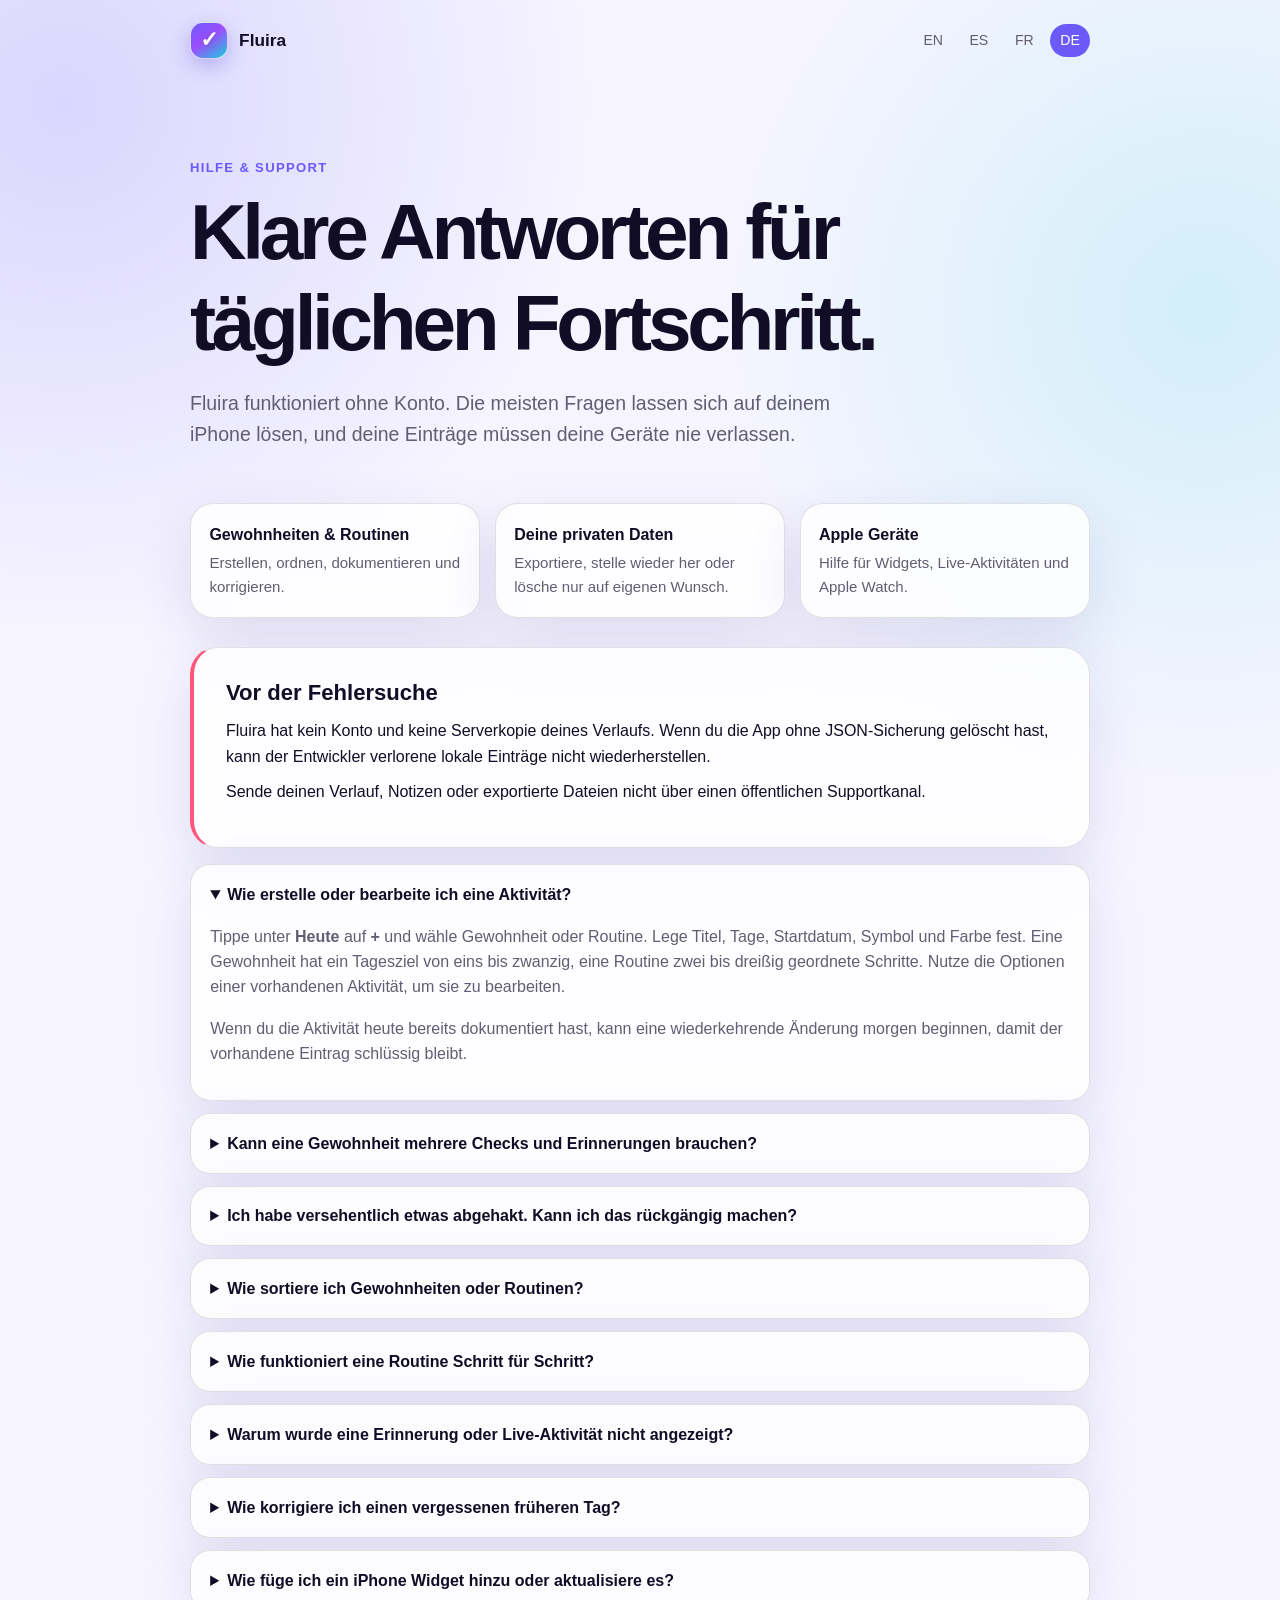
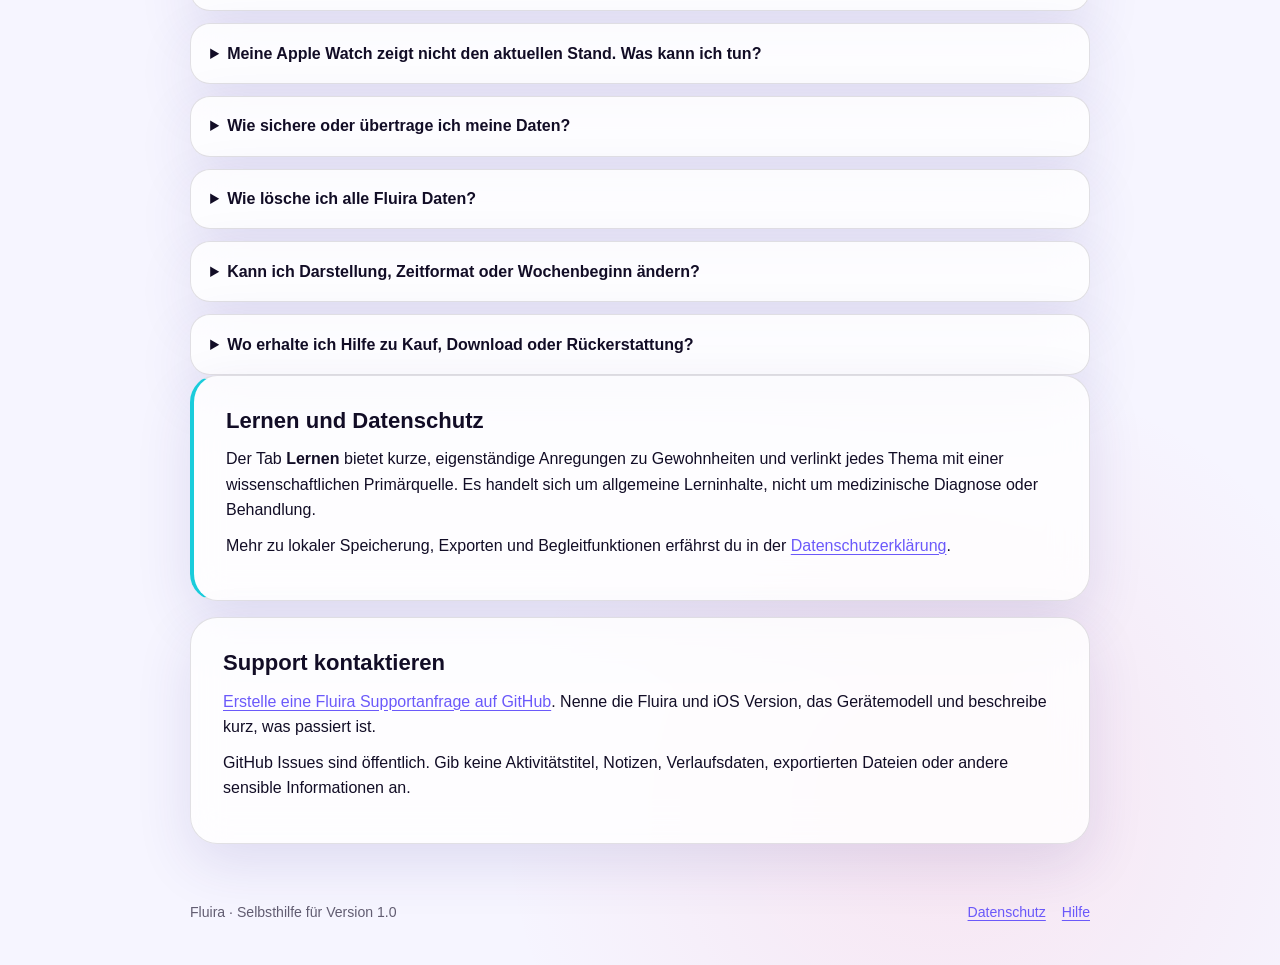
==== de/support.html @ e1aeb3b8 "docs: publish Fluira privacy and support" ====
<!doctype html>
<html lang="de">
<head>
  <meta charset="utf-8">
  <meta name="viewport" content="width=device-width, initial-scale=1">
  <meta name="description" content="Fluira Hilfe für Gewohnheiten, Routinen, Erinnerungen, Verlauf, Widgets, Apple Watch, Sicherungen und Datenschutz.">
  <title>Hilfe &amp; Support — Fluira</title>
  <link rel="stylesheet" href="../assets/styles.css">
  <link rel="alternate" hreflang="en" href="../en/support.html"><link rel="alternate" hreflang="es" href="../es/support.html"><link rel="alternate" hreflang="fr" href="../fr/support.html"><link rel="alternate" hreflang="de" href="../de/support.html">
</head>
<body>
  <header class="site-header">
    <a class="brand" href="../index.html"><span class="brand-mark" aria-hidden="true"></span><span>Fluira</span></a>
    <nav class="language-nav" aria-label="Sprache"><a href="../en/support.html" lang="en">EN</a><a href="../es/support.html" lang="es">ES</a><a href="../fr/support.html" lang="fr">FR</a><a href="../de/support.html" lang="de" aria-current="page">DE</a></nav>
  </header>
  <main class="page">
    <section class="hero"><p class="eyebrow">Hilfe &amp; Support</p><h1>Klare Antworten für täglichen Fortschritt.</h1><p class="lede">Fluira funktioniert ohne Konto. Die meisten Fragen lassen sich auf deinem iPhone lösen, und deine Einträge müssen deine Geräte nie verlassen.</p></section>
    <section class="summary-grid" aria-label="Hilfe im Überblick">
      <div class="summary-card"><strong>Gewohnheiten &amp; Routinen</strong><p>Erstellen, ordnen, dokumentieren und korrigieren.</p></div>
      <div class="summary-card"><strong>Deine privaten Daten</strong><p>Exportiere, stelle wieder her oder lösche nur auf eigenen Wunsch.</p></div>
      <div class="summary-card"><strong>Apple Geräte</strong><p>Hilfe für Widgets, Live-Aktivitäten und Apple Watch.</p></div>
    </section>
    <article class="content-card warning"><h2>Vor der Fehlersuche</h2><p>Fluira hat kein Konto und keine Serverkopie deines Verlaufs. Wenn du die App ohne JSON-Sicherung gelöscht hast, kann der Entwickler verlorene lokale Einträge nicht wiederherstellen.</p><p>Sende deinen Verlauf, Notizen oder exportierte Dateien nicht über einen öffentlichen Supportkanal.</p></article>
    <section class="faq" aria-label="Häufig gestellte Fragen">
      <details open><summary>Wie erstelle oder bearbeite ich eine Aktivität?</summary><div><p>Tippe unter <strong>Heute</strong> auf <strong>+</strong> und wähle Gewohnheit oder Routine. Lege Titel, Tage, Startdatum, Symbol und Farbe fest. Eine Gewohnheit hat ein Tagesziel von eins bis zwanzig, eine Routine zwei bis dreißig geordnete Schritte. Nutze die Optionen einer vorhandenen Aktivität, um sie zu bearbeiten.</p><p>Wenn du die Aktivität heute bereits dokumentiert hast, kann eine wiederkehrende Änderung morgen beginnen, damit der vorhandene Eintrag schlüssig bleibt.</p></div></details>
      <details><summary>Kann eine Gewohnheit mehrere Checks und Erinnerungen brauchen?</summary><div><p>Ja. Lege das benötigte Tagesziel fest. Für jeden täglichen Check kannst du optional bis zu eine Erinnerungszeit einrichten: Eine Gewohnheit mit drei Wiederholungen kann dich morgens, mittags und abends erinnern. Erinnerungen sind freiwillig und werden lokal geplant.</p></div></details>
      <details><summary>Ich habe versehentlich etwas abgehakt. Kann ich das rückgängig machen?</summary><div><p>Ja. Nutze direkt nach dem Check die kurz eingeblendete Aktion <strong>Rückgängig</strong>. Du kannst die Gewohnheit auch lange drücken, um sie gezielt zu korrigieren. Öffne für ein älteres Datum den <strong>Verlauf</strong> und nutze die Korrektur für diesen Tag.</p></div></details>
      <details><summary>Wie sortiere ich Gewohnheiten oder Routinen?</summary><div><p>Halte eine Aktivität gedrückt und ziehe sie innerhalb ihres Bereichs. Gewohnheiten und Routinen bleiben getrennt. Das Abschließen ändert ihre Reihenfolge nicht.</p></div></details>
      <details><summary>Wie funktioniert eine Routine Schritt für Schritt?</summary><div><p>Öffne sie unter Heute oder über ihre Erinnerung. Tippe einen einzelnen Schritt an, um ihn zu korrigieren, oder schließe mit <strong>Weiter</strong> den ersten ausstehenden Schritt ab. Dein Fortschritt bleibt erhalten, wenn du die Ansicht verlässt und zurückkehrst.</p><p>Eine geplante Routine kann eine Live-Aktivität verwenden. Auf unterstützten Systemen zeigt sie den aktuellen Schritt und eine einfache Weiter-Aktion auf Systemoberflächen. Erweiterte Änderungen erfolgen in Fluira.</p></div></details>
      <details><summary>Warum wurde eine Erinnerung oder Live-Aktivität nicht angezeigt?</summary><div><p>Prüfe in Fluira, ob Mitteilungen und Live-Aktivitäten nach Bedarf aktiviert sind und die Aktivität eine Uhrzeit hat. Kontrolliere danach die unabhängigen Einstellungen für Fluira in den iOS Einstellungen. Fokusmodi und Systemeinstellungen können Hinweise stummschalten oder verzögern. Fluira plant lokal und nutzt keinen Push-Server.</p></div></details>
      <details><summary>Wie korrigiere ich einen vergessenen früheren Tag?</summary><div><p>Öffne den <strong>Verlauf</strong>, wähle Woche, Monat, Quartal oder Jahr, dann das Datum und die Korrekturaktion. Du kannst vergessene Checks oder Routinefortschritt ergänzen, ohne den heutigen wiederkehrenden Plan zu ändern.</p></div></details>
      <details><summary>Wie füge ich ein iPhone Widget hinzu oder aktualisiere es?</summary><div><p>Schließe zuerst die Ersteinrichtung von Fluira ab. Bearbeite dann den Home- oder Sperrbildschirm, füge ein Widget hinzu und suche nach Fluira. Widgets zeigen begrenzte Informationen von Heute; unterstützte Formate bieten eine validierte Schnellaktion für Gewohnheiten.</p><p>Wenn ein Widget veraltet wirkt, öffne Fluira einmal. Den genauen Aktualisierungszeitpunkt bestimmt iOS. Der diskrete Modus reduziert Details auf Systemoberflächen.</p></div></details>
      <details><summary>Meine Apple Watch zeigt nicht den aktuellen Stand. Was kann ich tun?</summary><div><p>Prüfe in der Watch App auf dem iPhone, ob Fluira installiert und die Watch gekoppelt und erreichbar ist. Öffne Fluira erst auf dem iPhone, dann auf der Watch. Das iPhone ist die maßgebliche Datenquelle; unterstützte Watch Aktionen werden abgeglichen, sobald die Geräte kommunizieren können.</p></div></details>
      <details><summary>Wie sichere oder übertrage ich meine Daten?</summary><div><p>Exportiere unter <strong>Einstellungen → Deine Daten</strong> eine JSON-Sicherung und speichere sie an einem Ort deiner Wahl. Importiere sie auf dem Ziel-iPhone, prüfe die Vorschau und führe die lokalen Daten zusammen oder ersetze sie. CSV ist eine lesbare Tabelle zur Analyse, aber keine vollständige wiederherstellbare Sicherung.</p></div></details>
      <details><summary>Wie lösche ich alle Fluira Daten?</summary><div><p>Wähle unter <strong>Einstellungen → Deine Daten</strong> die Option <strong>Alle Daten löschen</strong> und bestätige. Dies entfernt Aktivitäten, Verlauf, Einstellungen, lokale Begleitzustände und von Fluira verwaltete Mitteilungen und startet die Einrichtung neu. Andernorts exportierte Dateien werden nicht gelöscht.</p></div></details>
      <details><summary>Kann ich Darstellung, Zeitformat oder Wochenbeginn ändern?</summary><div><p>Ja. Wähle unter <strong>Einstellungen</strong> automatische, helle oder dunkle Darstellung, das 12- oder 24-Stunden-Format sowie Montag, Samstag oder Sonntag als ersten Wochentag. Diese Auswahl gilt in ganz Fluira und den zugehörigen Begleitansichten.</p></div></details>
      <details><summary>Wo erhalte ich Hilfe zu Kauf, Download oder Rückerstattung?</summary><div><p>Apple bearbeitet Käufe und Rückerstattungen im App Store. Verwende <a href="https://reportaproblem.apple.com/" rel="external">Problem melden</a> oder den Apple Support für Transaktionen und Downloads. Fluira enthält weder ein In-App-Abonnement noch einen zusätzlichen Kauf.</p></div></details>
    </section>
    <article class="content-card note"><h2>Lernen und Datenschutz</h2><p>Der Tab <strong>Lernen</strong> bietet kurze, eigenständige Anregungen zu Gewohnheiten und verlinkt jedes Thema mit einer wissenschaftlichen Primärquelle. Es handelt sich um allgemeine Lerninhalte, nicht um medizinische Diagnose oder Behandlung.</p><p>Mehr zu lokaler Speicherung, Exporten und Begleitfunktionen erfährst du in der <a href="privacy.html">Datenschutzerklärung</a>.</p></article>
    <article class="content-card"><h2>Support kontaktieren</h2><p><a href="https://github.com/AGMStudio/fluira-support/issues/new" rel="external">Erstelle eine Fluira Supportanfrage auf GitHub</a>. Nenne die Fluira und iOS Version, das Gerätemodell und beschreibe kurz, was passiert ist.</p><p>GitHub Issues sind öffentlich. Gib keine Aktivitätstitel, Notizen, Verlaufsdaten, exportierten Dateien oder andere sensible Informationen an.</p></article>
  </main>
  <footer class="site-footer"><p>Fluira · Selbsthilfe für Version 1.0</p><nav class="footer-links" aria-label="Fußzeile"><a href="privacy.html">Datenschutz</a><a href="support.html" aria-current="page">Hilfe</a></nav></footer>
</body>
</html>
---- assets/styles.css ----
:root {
  color-scheme: light dark;
  --background: #f6f5ff;
  --surface: rgba(255, 255, 255, 0.82);
  --text: #120d26;
  --secondary: #625d72;
  --line: rgba(18, 13, 38, 0.12);
  --indigo: #6b59fa;
  --coral: #ff577a;
  --mint: #1accdb;
  --amber: #ffa12e;
  --sky: #2996ff;
  --violet: #9e4fff;
  --shadow: 0 20px 56px rgba(59, 44, 136, 0.12);
  font-family: -apple-system, BlinkMacSystemFont, "SF Pro Text", "Segoe UI", sans-serif;
}

* { box-sizing: border-box; }

html {
  background: var(--background);
  scroll-behavior: smooth;
}

body {
  min-height: 100vh;
  margin: 0;
  color: var(--text);
  background:
    radial-gradient(circle at 5% 4%, rgba(107, 89, 250, 0.2), transparent 34rem),
    radial-gradient(circle at 94% 12%, rgba(26, 204, 219, 0.16), transparent 30rem),
    radial-gradient(circle at 74% 94%, rgba(255, 87, 122, 0.1), transparent 28rem),
    var(--background);
  line-height: 1.58;
}

a {
  color: var(--indigo);
  text-underline-offset: 0.18em;
}

a:hover { text-decoration-thickness: 0.14em; }

.site-header,
.page,
.site-footer {
  width: min(100% - 2rem, 900px);
  margin-inline: auto;
}

.site-header {
  display: flex;
  align-items: center;
  justify-content: space-between;
  gap: 1rem;
  padding-block: 1.35rem;
}

.brand {
  display: inline-flex;
  align-items: center;
  gap: 0.72rem;
  color: var(--text);
  font-size: 1.08rem;
  font-weight: 780;
  text-decoration: none;
}

.brand-mark {
  position: relative;
  width: 2.35rem;
  height: 2.35rem;
  border: 1px solid rgba(255, 255, 255, 0.72);
  border-radius: 0.8rem;
  background: linear-gradient(145deg, var(--indigo), var(--violet) 46%, var(--mint));
  box-shadow: 0 7px 20px rgba(83, 66, 213, 0.3);
}

.brand-mark::before {
  position: absolute;
  inset: 0;
  display: grid;
  place-items: center;
  color: #fff;
  content: "✓";
  font-size: 1.38rem;
  font-weight: 850;
  text-shadow: 0 1px 8px rgba(18, 13, 38, 0.28);
}

.language-nav {
  display: flex;
  flex-wrap: wrap;
  justify-content: flex-end;
  gap: 0.35rem;
  font-size: 0.88rem;
}

.language-nav a {
  min-width: 2.5rem;
  padding: 0.36rem 0.58rem;
  border-radius: 999px;
  color: var(--secondary);
  text-align: center;
  text-decoration: none;
}

.language-nav a[aria-current="page"] {
  color: #fff;
  background: var(--indigo);
}

.hero { padding: clamp(2rem, 7vw, 4.8rem) 0 clamp(1.8rem, 5vw, 3.3rem); }

.eyebrow {
  margin: 0 0 0.55rem;
  color: var(--indigo);
  font-size: 0.82rem;
  font-weight: 780;
  letter-spacing: 0.1em;
  text-transform: uppercase;
}

h1, h2, h3 {
  line-height: 1.16;
  text-wrap: balance;
}

h1 {
  max-width: 16ch;
  margin: 0;
  font-size: clamp(2.35rem, 9vw, 4.9rem);
  letter-spacing: -0.055em;
}

.lede {
  max-width: 65ch;
  margin: 1.2rem 0 0;
  color: var(--secondary);
  font-size: clamp(1.02rem, 2.5vw, 1.22rem);
}

.summary-grid,
.language-grid {
  display: grid;
  grid-template-columns: repeat(auto-fit, minmax(210px, 1fr));
  gap: 0.9rem;
  margin: 0 0 1.8rem;
}

.summary-card,
.language-card,
.content-card,
.faq details {
  border: 1px solid var(--line);
  background: var(--surface);
  box-shadow: var(--shadow);
  backdrop-filter: blur(18px);
  -webkit-backdrop-filter: blur(18px);
}

.summary-card,
.language-card {
  padding: 1.15rem;
  border-radius: 1.4rem;
}

.summary-card strong,
.language-card strong {
  display: block;
  margin-bottom: 0.25rem;
}

.summary-card p,
.language-card p {
  margin: 0;
  color: var(--secondary);
  font-size: 0.94rem;
}

.language-card {
  color: var(--text);
  text-decoration: none;
}

.language-card:hover {
  border-color: rgba(107, 89, 250, 0.4);
  transform: translateY(-2px);
}

.content-card {
  margin-bottom: 1rem;
  padding: clamp(1.25rem, 4vw, 2rem);
  border-radius: 1.7rem;
}

.content-card h2 { margin: 0 0 0.8rem; font-size: 1.38rem; }
.content-card h2:not(:first-child) { margin-top: 2rem; }
.content-card h3 { margin: 1.45rem 0 0.5rem; font-size: 1.06rem; }
.content-card p, .content-card ul { margin-block: 0.65rem; }
.content-card li + li { margin-top: 0.38rem; }
.note { border-left: 0.28rem solid var(--mint); }
.warning { border-left: 0.28rem solid var(--coral); }

.placeholder {
  display: inline-block;
  padding: 0.08rem 0.38rem;
  border: 1px dashed var(--amber);
  border-radius: 0.42rem;
  color: var(--text);
  background: rgba(255, 161, 46, 0.12);
  font-family: ui-monospace, "SFMono-Regular", Menlo, monospace;
  font-size: 0.86em;
  overflow-wrap: anywhere;
}

.faq { display: grid; gap: 0.75rem; }
.faq details { border-radius: 1.25rem; overflow: hidden; }
.faq summary { padding: 1.05rem 1.2rem; cursor: pointer; font-weight: 730; }
.faq details > div { padding: 0 1.2rem 1.1rem; color: var(--secondary); }
.faq details p:first-child { margin-top: 0; }

.site-footer {
  display: flex;
  flex-wrap: wrap;
  justify-content: space-between;
  gap: 0.8rem;
  padding-block: 2.6rem;
  color: var(--secondary);
  font-size: 0.88rem;
}

.site-footer p { margin: 0; }
.footer-links { display: flex; gap: 1rem; }

@media (max-width: 560px) {
  .site-header { align-items: flex-start; flex-direction: column; }
  .language-nav { justify-content: flex-start; }
  .hero { padding-top: 1.8rem; }
}

@media (prefers-reduced-motion: no-preference) {
  .language-card { transition: transform 180ms ease, border-color 180ms ease; }
}

@media (prefers-color-scheme: dark) {
  :root {
    --background: #060517;
    --surface: rgba(28, 24, 48, 0.84);
    --text: #fbfaff;
    --secondary: #c0b9d1;
    --line: rgba(239, 235, 255, 0.13);
    --shadow: 0 20px 56px rgba(0, 0, 0, 0.27);
  }
}
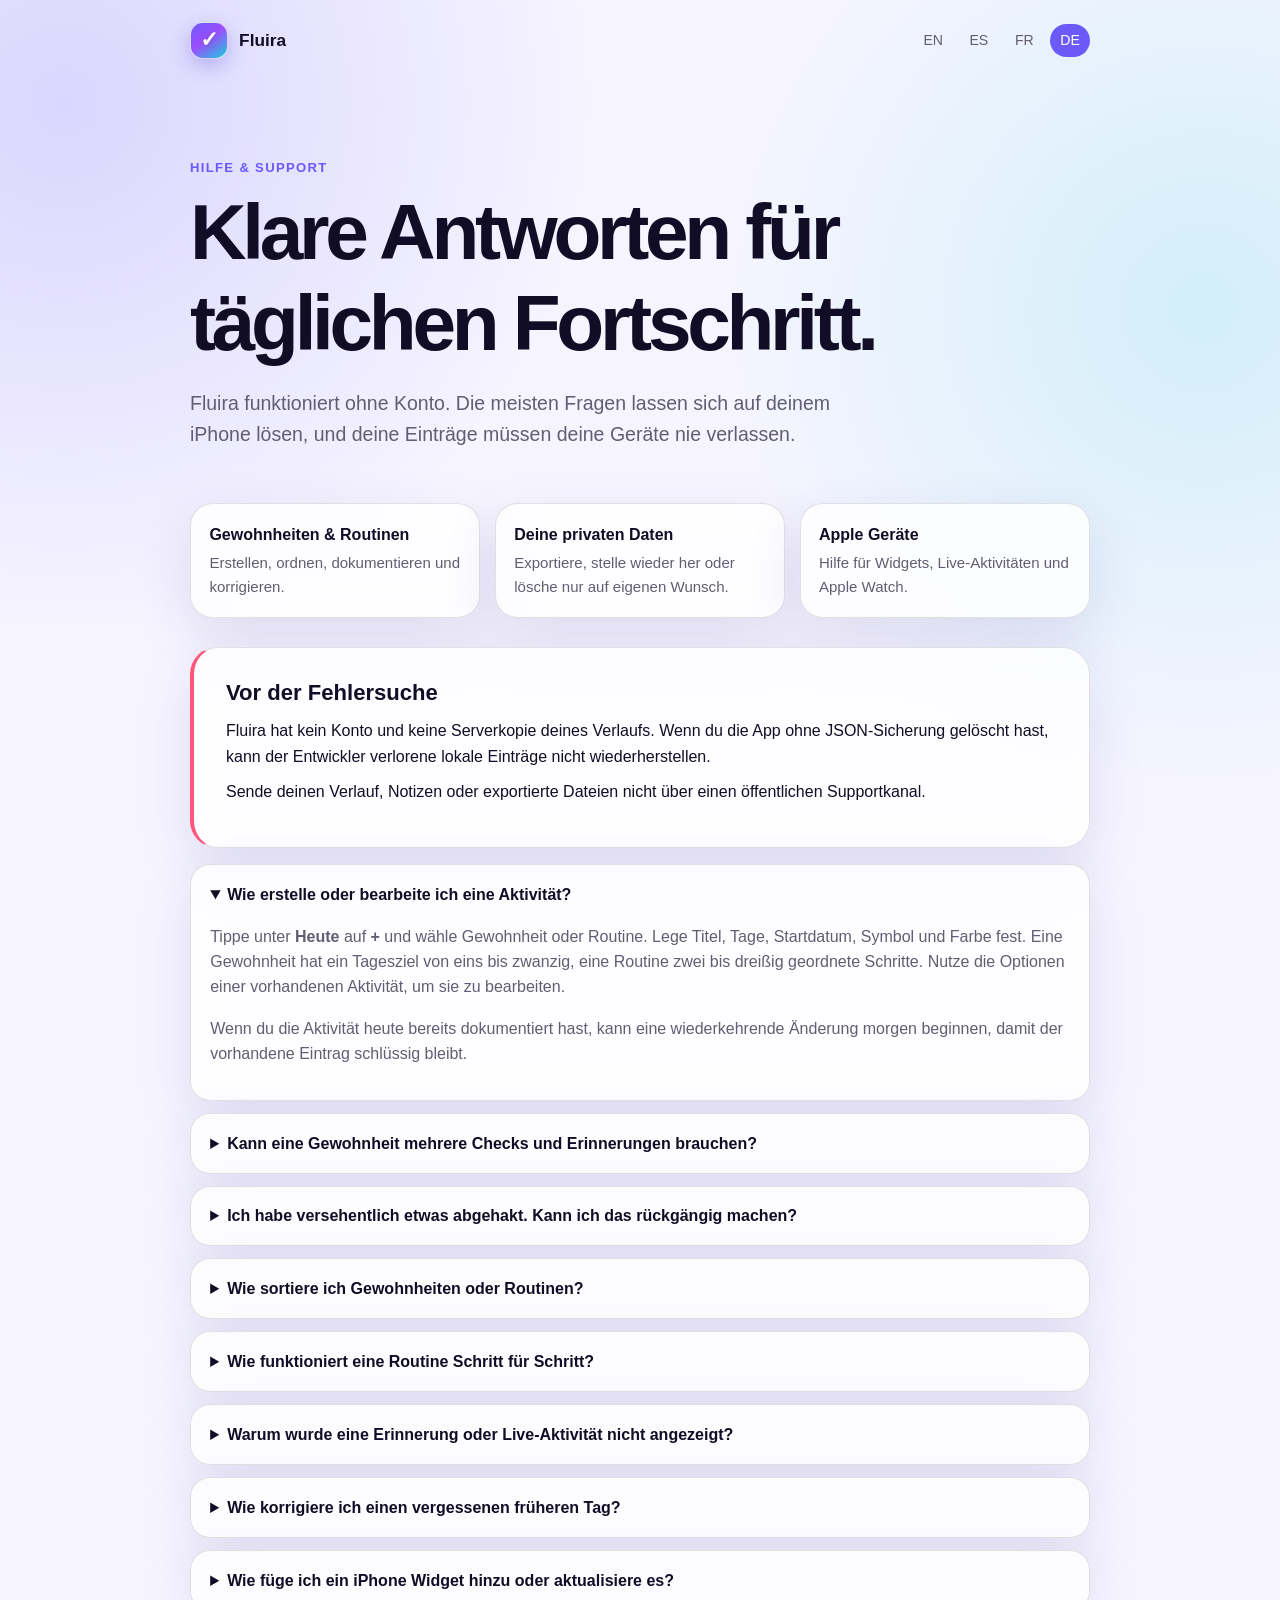
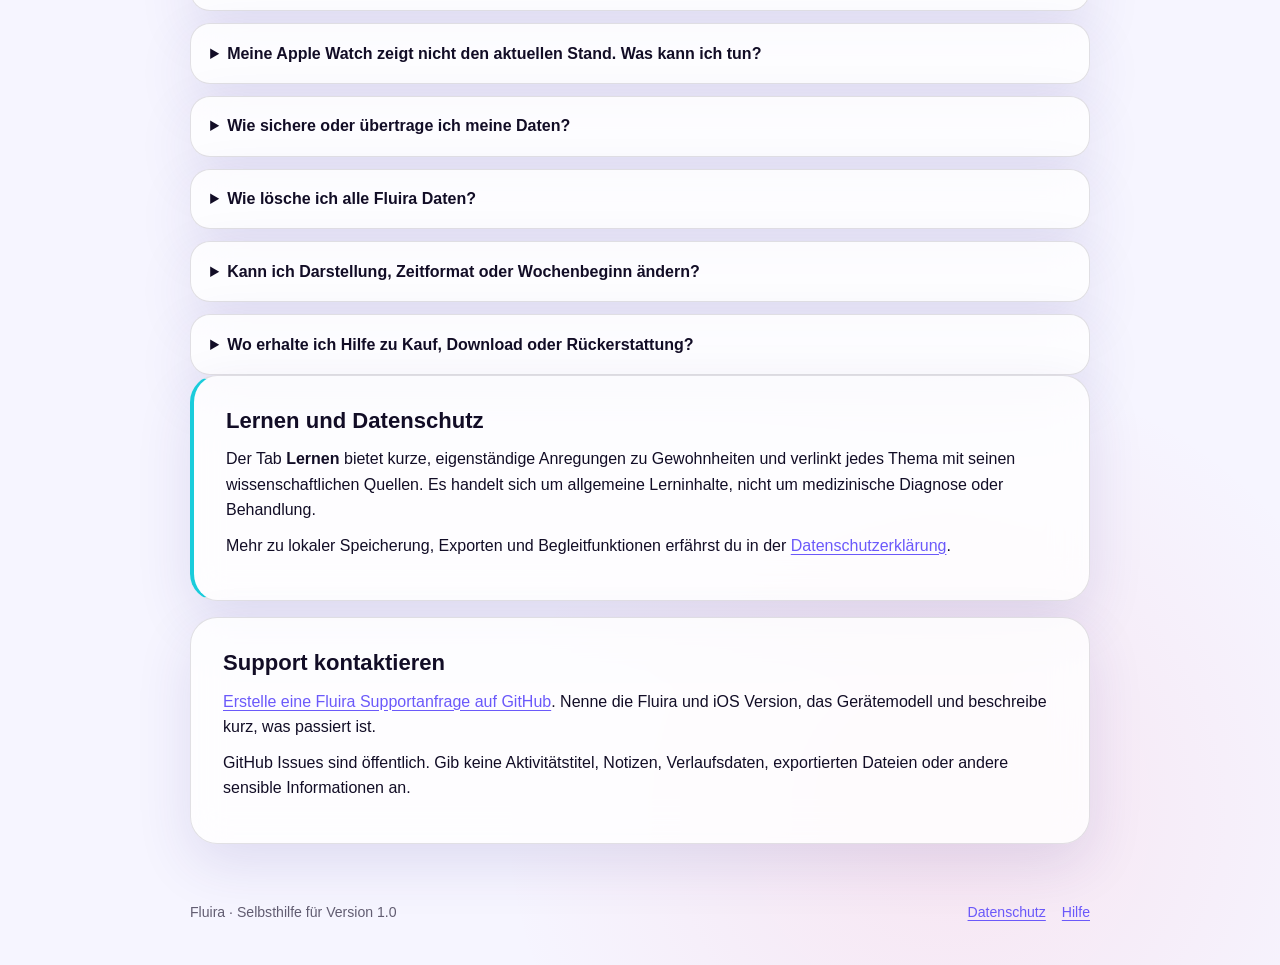
==== commit 1c799569: "docs: refine support and privacy claims" ====
--- a/de/support.html
+++ b/de/support.html
@@ -36,7 +36,7 @@
       <details><summary>Kann ich Darstellung, Zeitformat oder Wochenbeginn ändern?</summary><div><p>Ja. Wähle unter <strong>Einstellungen</strong> automatische, helle oder dunkle Darstellung, das 12- oder 24-Stunden-Format sowie Montag, Samstag oder Sonntag als ersten Wochentag. Diese Auswahl gilt in ganz Fluira und den zugehörigen Begleitansichten.</p></div></details>
       <details><summary>Wo erhalte ich Hilfe zu Kauf, Download oder Rückerstattung?</summary><div><p>Apple bearbeitet Käufe und Rückerstattungen im App Store. Verwende <a href="https://reportaproblem.apple.com/" rel="external">Problem melden</a> oder den Apple Support für Transaktionen und Downloads. Fluira enthält weder ein In-App-Abonnement noch einen zusätzlichen Kauf.</p></div></details>
     </section>
-    <article class="content-card note"><h2>Lernen und Datenschutz</h2><p>Der Tab <strong>Lernen</strong> bietet kurze, eigenständige Anregungen zu Gewohnheiten und verlinkt jedes Thema mit einer wissenschaftlichen Primärquelle. Es handelt sich um allgemeine Lerninhalte, nicht um medizinische Diagnose oder Behandlung.</p><p>Mehr zu lokaler Speicherung, Exporten und Begleitfunktionen erfährst du in der <a href="privacy.html">Datenschutzerklärung</a>.</p></article>
+    <article class="content-card note"><h2>Lernen und Datenschutz</h2><p>Der Tab <strong>Lernen</strong> bietet kurze, eigenständige Anregungen zu Gewohnheiten und verlinkt jedes Thema mit seinen wissenschaftlichen Quellen. Es handelt sich um allgemeine Lerninhalte, nicht um medizinische Diagnose oder Behandlung.</p><p>Mehr zu lokaler Speicherung, Exporten und Begleitfunktionen erfährst du in der <a href="privacy.html">Datenschutzerklärung</a>.</p></article>
     <article class="content-card"><h2>Support kontaktieren</h2><p><a href="https://github.com/AGMStudio/fluira-support/issues/new" rel="external">Erstelle eine Fluira Supportanfrage auf GitHub</a>. Nenne die Fluira und iOS Version, das Gerätemodell und beschreibe kurz, was passiert ist.</p><p>GitHub Issues sind öffentlich. Gib keine Aktivitätstitel, Notizen, Verlaufsdaten, exportierten Dateien oder andere sensible Informationen an.</p></article>
   </main>
   <footer class="site-footer"><p>Fluira · Selbsthilfe für Version 1.0</p><nav class="footer-links" aria-label="Fußzeile"><a href="privacy.html">Datenschutz</a><a href="support.html" aria-current="page">Hilfe</a></nav></footer>
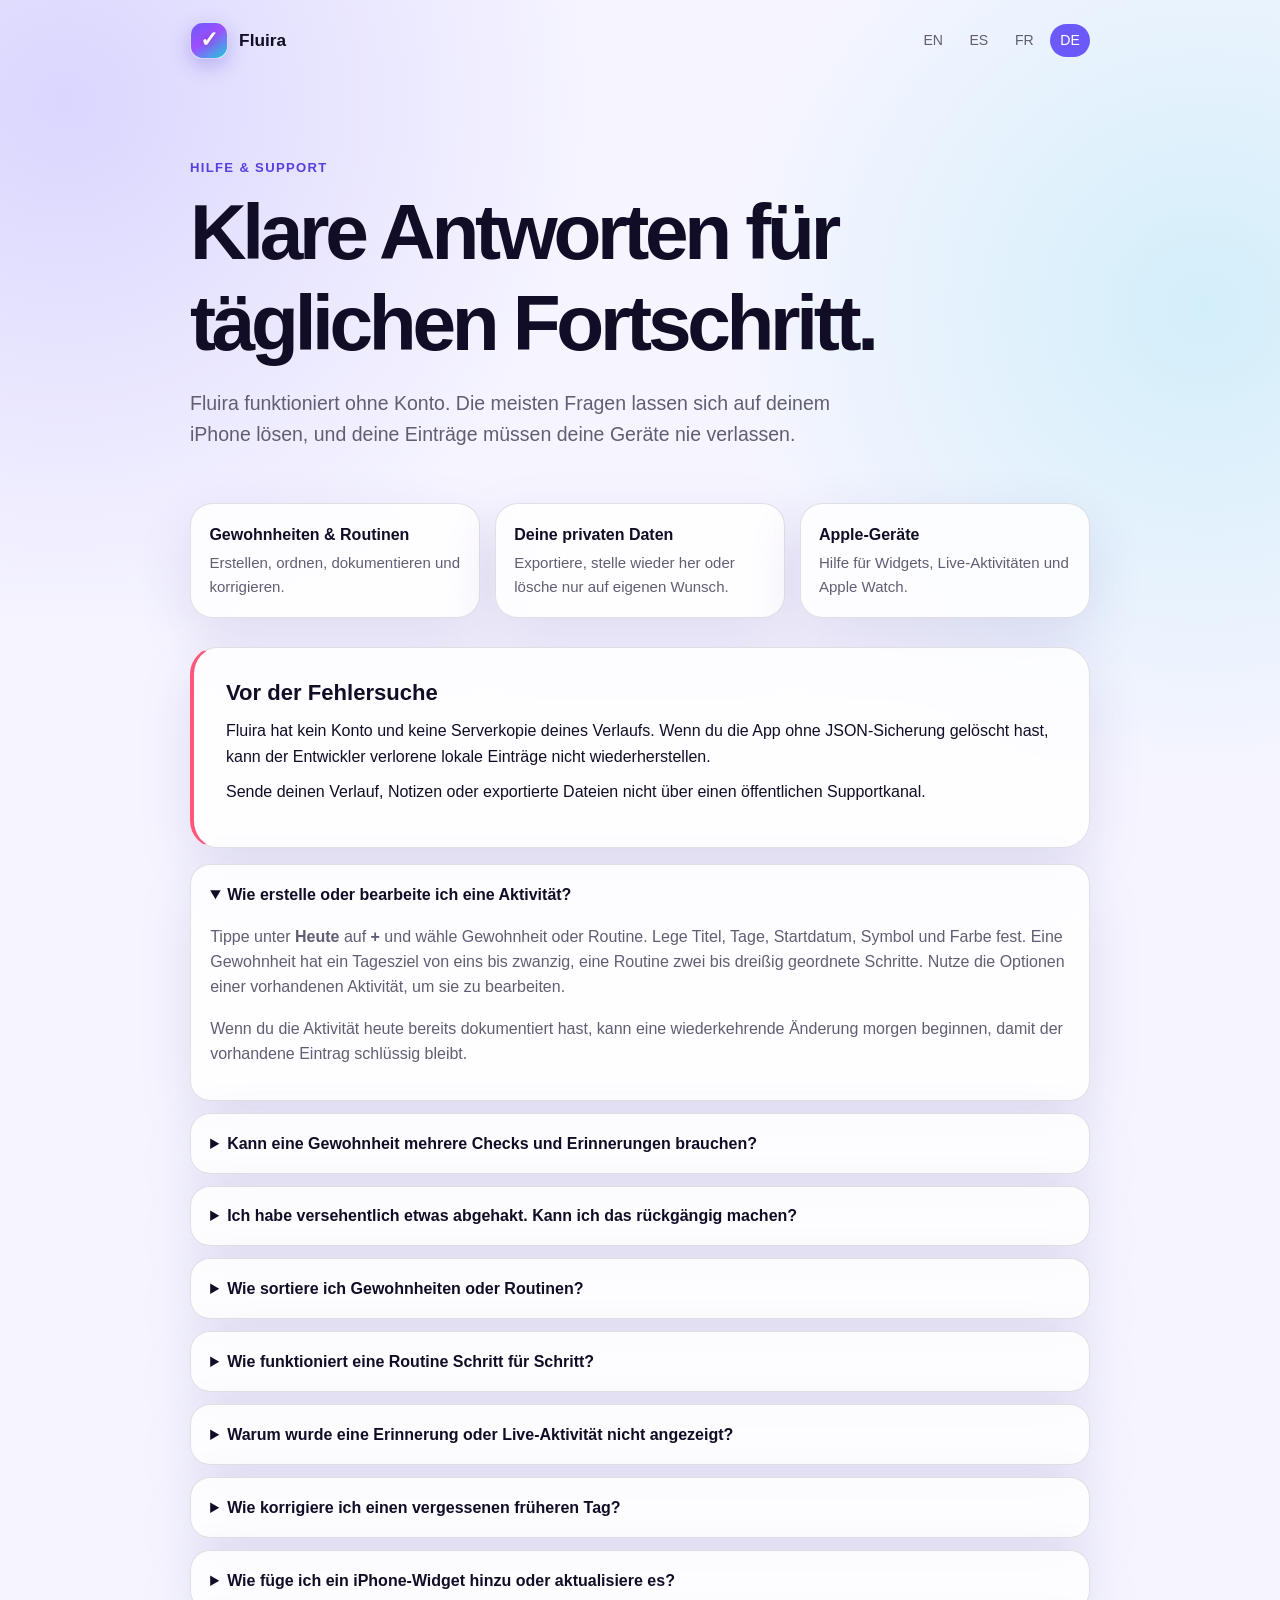
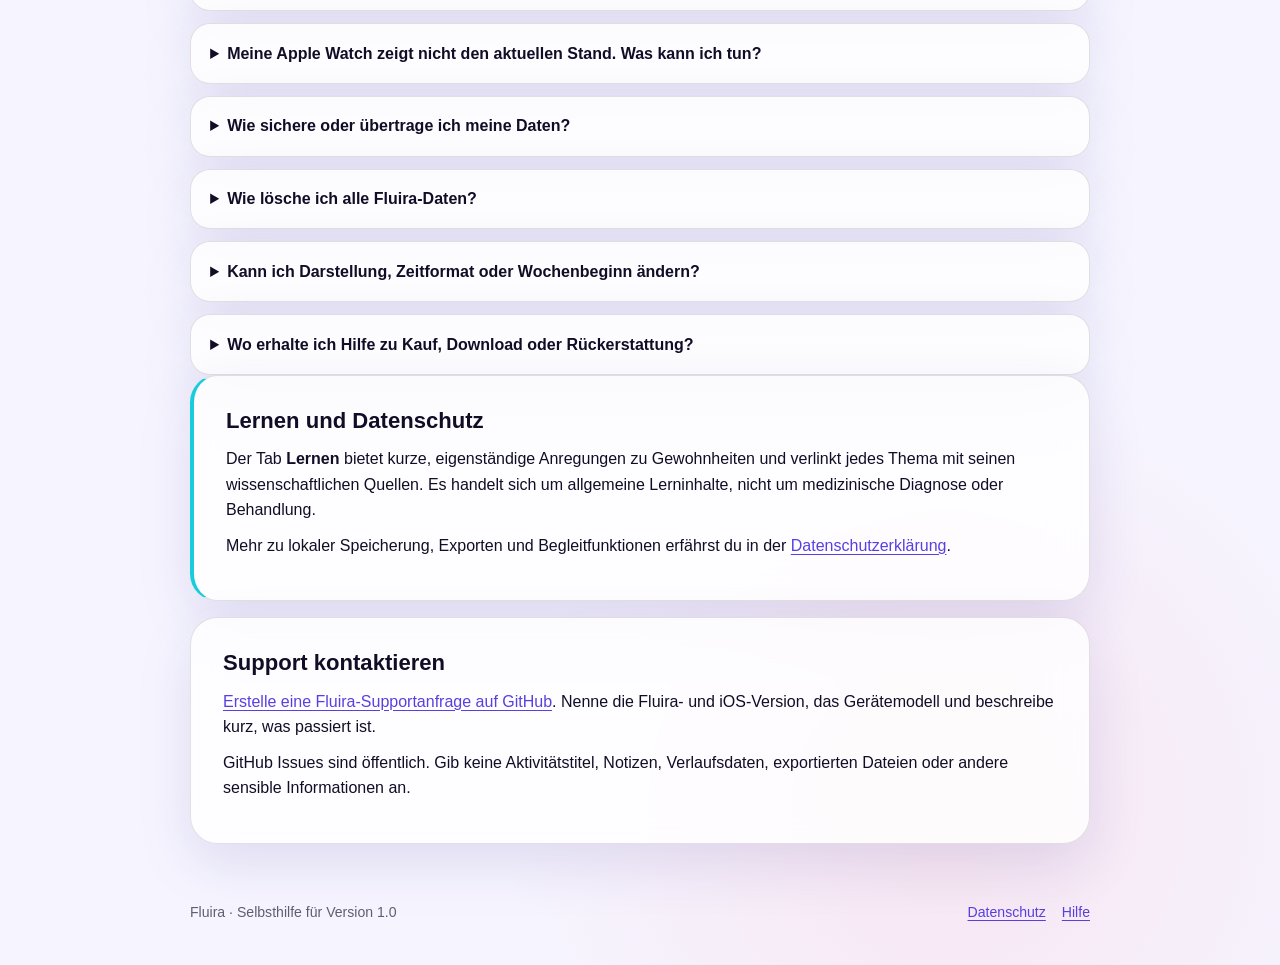
==== commit 9a704efa: "docs: polish localized Fluira support" ====
--- a/de/support.html
+++ b/de/support.html
@@ -18,26 +18,26 @@
     <section class="summary-grid" aria-label="Hilfe im Überblick">
       <div class="summary-card"><strong>Gewohnheiten &amp; Routinen</strong><p>Erstellen, ordnen, dokumentieren und korrigieren.</p></div>
       <div class="summary-card"><strong>Deine privaten Daten</strong><p>Exportiere, stelle wieder her oder lösche nur auf eigenen Wunsch.</p></div>
-      <div class="summary-card"><strong>Apple Geräte</strong><p>Hilfe für Widgets, Live-Aktivitäten und Apple Watch.</p></div>
+      <div class="summary-card"><strong>Apple-Geräte</strong><p>Hilfe für Widgets, Live-Aktivitäten und Apple Watch.</p></div>
     </section>
     <article class="content-card warning"><h2>Vor der Fehlersuche</h2><p>Fluira hat kein Konto und keine Serverkopie deines Verlaufs. Wenn du die App ohne JSON-Sicherung gelöscht hast, kann der Entwickler verlorene lokale Einträge nicht wiederherstellen.</p><p>Sende deinen Verlauf, Notizen oder exportierte Dateien nicht über einen öffentlichen Supportkanal.</p></article>
     <section class="faq" aria-label="Häufig gestellte Fragen">
       <details open><summary>Wie erstelle oder bearbeite ich eine Aktivität?</summary><div><p>Tippe unter <strong>Heute</strong> auf <strong>+</strong> und wähle Gewohnheit oder Routine. Lege Titel, Tage, Startdatum, Symbol und Farbe fest. Eine Gewohnheit hat ein Tagesziel von eins bis zwanzig, eine Routine zwei bis dreißig geordnete Schritte. Nutze die Optionen einer vorhandenen Aktivität, um sie zu bearbeiten.</p><p>Wenn du die Aktivität heute bereits dokumentiert hast, kann eine wiederkehrende Änderung morgen beginnen, damit der vorhandene Eintrag schlüssig bleibt.</p></div></details>
       <details><summary>Kann eine Gewohnheit mehrere Checks und Erinnerungen brauchen?</summary><div><p>Ja. Lege das benötigte Tagesziel fest. Für jeden täglichen Check kannst du optional bis zu eine Erinnerungszeit einrichten: Eine Gewohnheit mit drei Wiederholungen kann dich morgens, mittags und abends erinnern. Erinnerungen sind freiwillig und werden lokal geplant.</p></div></details>
       <details><summary>Ich habe versehentlich etwas abgehakt. Kann ich das rückgängig machen?</summary><div><p>Ja. Nutze direkt nach dem Check die kurz eingeblendete Aktion <strong>Rückgängig</strong>. Du kannst die Gewohnheit auch lange drücken, um sie gezielt zu korrigieren. Öffne für ein älteres Datum den <strong>Verlauf</strong> und nutze die Korrektur für diesen Tag.</p></div></details>
-      <details><summary>Wie sortiere ich Gewohnheiten oder Routinen?</summary><div><p>Halte eine Aktivität gedrückt und ziehe sie innerhalb ihres Bereichs. Gewohnheiten und Routinen bleiben getrennt. Das Abschließen ändert ihre Reihenfolge nicht.</p></div></details>
+      <details><summary>Wie sortiere ich Gewohnheiten oder Routinen?</summary><div><p>Ziehe am kleinen Griff oben auf einer Karte, um sie innerhalb ihres Bereichs zu verschieben. Gewohnheiten und Routinen bleiben getrennt. Das Abschließen ändert ihre Reihenfolge nicht. Langes Drücken öffnet stattdessen die Korrekturaktionen.</p></div></details>
       <details><summary>Wie funktioniert eine Routine Schritt für Schritt?</summary><div><p>Öffne sie unter Heute oder über ihre Erinnerung. Tippe einen einzelnen Schritt an, um ihn zu korrigieren, oder schließe mit <strong>Weiter</strong> den ersten ausstehenden Schritt ab. Dein Fortschritt bleibt erhalten, wenn du die Ansicht verlässt und zurückkehrst.</p><p>Eine geplante Routine kann eine Live-Aktivität verwenden. Auf unterstützten Systemen zeigt sie den aktuellen Schritt und eine einfache Weiter-Aktion auf Systemoberflächen. Erweiterte Änderungen erfolgen in Fluira.</p></div></details>
-      <details><summary>Warum wurde eine Erinnerung oder Live-Aktivität nicht angezeigt?</summary><div><p>Prüfe in Fluira, ob Mitteilungen und Live-Aktivitäten nach Bedarf aktiviert sind und die Aktivität eine Uhrzeit hat. Kontrolliere danach die unabhängigen Einstellungen für Fluira in den iOS Einstellungen. Fokusmodi und Systemeinstellungen können Hinweise stummschalten oder verzögern. Fluira plant lokal und nutzt keinen Push-Server.</p></div></details>
+      <details><summary>Warum wurde eine Erinnerung oder Live-Aktivität nicht angezeigt?</summary><div><p>Prüfe in Fluira, ob Mitteilungen und Live-Aktivitäten nach Bedarf aktiviert sind und die Aktivität eine Uhrzeit hat. Kontrolliere danach die unabhängigen Einstellungen für Fluira in den iOS-Einstellungen. Fokusmodi und Systemeinstellungen können Hinweise stummschalten oder verzögern. Fluira plant lokal und nutzt keinen Push-Server.</p></div></details>
       <details><summary>Wie korrigiere ich einen vergessenen früheren Tag?</summary><div><p>Öffne den <strong>Verlauf</strong>, wähle Woche, Monat, Quartal oder Jahr, dann das Datum und die Korrekturaktion. Du kannst vergessene Checks oder Routinefortschritt ergänzen, ohne den heutigen wiederkehrenden Plan zu ändern.</p></div></details>
-      <details><summary>Wie füge ich ein iPhone Widget hinzu oder aktualisiere es?</summary><div><p>Schließe zuerst die Ersteinrichtung von Fluira ab. Bearbeite dann den Home- oder Sperrbildschirm, füge ein Widget hinzu und suche nach Fluira. Widgets zeigen begrenzte Informationen von Heute; unterstützte Formate bieten eine validierte Schnellaktion für Gewohnheiten.</p><p>Wenn ein Widget veraltet wirkt, öffne Fluira einmal. Den genauen Aktualisierungszeitpunkt bestimmt iOS. Der diskrete Modus reduziert Details auf Systemoberflächen.</p></div></details>
-      <details><summary>Meine Apple Watch zeigt nicht den aktuellen Stand. Was kann ich tun?</summary><div><p>Prüfe in der Watch App auf dem iPhone, ob Fluira installiert und die Watch gekoppelt und erreichbar ist. Öffne Fluira erst auf dem iPhone, dann auf der Watch. Das iPhone ist die maßgebliche Datenquelle; unterstützte Watch Aktionen werden abgeglichen, sobald die Geräte kommunizieren können.</p></div></details>
+      <details><summary>Wie füge ich ein iPhone-Widget hinzu oder aktualisiere es?</summary><div><p>Schließe zuerst die Ersteinrichtung von Fluira ab. Bearbeite dann den Home- oder Sperrbildschirm, füge ein Widget hinzu und suche nach Fluira. Widgets zeigen begrenzte Informationen von Heute; unterstützte Formate bieten eine validierte Schnellaktion für Gewohnheiten.</p><p>Wenn ein Widget veraltet wirkt, öffne Fluira einmal. Den genauen Aktualisierungszeitpunkt bestimmt iOS. Der diskrete Modus reduziert Details auf Systemoberflächen.</p></div></details>
+      <details><summary>Meine Apple Watch zeigt nicht den aktuellen Stand. Was kann ich tun?</summary><div><p>Prüfe in der Watch-App auf dem iPhone, ob Fluira installiert und die Watch gekoppelt und erreichbar ist. Öffne Fluira erst auf dem iPhone, dann auf der Watch. Das iPhone ist die maßgebliche Datenquelle; unterstützte Watch-Aktionen werden abgeglichen, sobald die Geräte kommunizieren können.</p></div></details>
       <details><summary>Wie sichere oder übertrage ich meine Daten?</summary><div><p>Exportiere unter <strong>Einstellungen → Deine Daten</strong> eine JSON-Sicherung und speichere sie an einem Ort deiner Wahl. Importiere sie auf dem Ziel-iPhone, prüfe die Vorschau und führe die lokalen Daten zusammen oder ersetze sie. CSV ist eine lesbare Tabelle zur Analyse, aber keine vollständige wiederherstellbare Sicherung.</p></div></details>
-      <details><summary>Wie lösche ich alle Fluira Daten?</summary><div><p>Wähle unter <strong>Einstellungen → Deine Daten</strong> die Option <strong>Alle Daten löschen</strong> und bestätige. Dies entfernt Aktivitäten, Verlauf, Einstellungen, lokale Begleitzustände und von Fluira verwaltete Mitteilungen und startet die Einrichtung neu. Andernorts exportierte Dateien werden nicht gelöscht.</p></div></details>
+      <details><summary>Wie lösche ich alle Fluira-Daten?</summary><div><p>Wähle unter <strong>Einstellungen → Deine Daten</strong> die Option <strong>Alle Daten löschen</strong> und bestätige. Dies entfernt Aktivitäten, Verlauf, Einstellungen, lokale Begleitzustände und von Fluira verwaltete Mitteilungen und startet die Einrichtung neu. Andernorts exportierte Dateien werden nicht gelöscht.</p></div></details>
       <details><summary>Kann ich Darstellung, Zeitformat oder Wochenbeginn ändern?</summary><div><p>Ja. Wähle unter <strong>Einstellungen</strong> automatische, helle oder dunkle Darstellung, das 12- oder 24-Stunden-Format sowie Montag, Samstag oder Sonntag als ersten Wochentag. Diese Auswahl gilt in ganz Fluira und den zugehörigen Begleitansichten.</p></div></details>
       <details><summary>Wo erhalte ich Hilfe zu Kauf, Download oder Rückerstattung?</summary><div><p>Apple bearbeitet Käufe und Rückerstattungen im App Store. Verwende <a href="https://reportaproblem.apple.com/" rel="external">Problem melden</a> oder den Apple Support für Transaktionen und Downloads. Fluira enthält weder ein In-App-Abonnement noch einen zusätzlichen Kauf.</p></div></details>
     </section>
     <article class="content-card note"><h2>Lernen und Datenschutz</h2><p>Der Tab <strong>Lernen</strong> bietet kurze, eigenständige Anregungen zu Gewohnheiten und verlinkt jedes Thema mit seinen wissenschaftlichen Quellen. Es handelt sich um allgemeine Lerninhalte, nicht um medizinische Diagnose oder Behandlung.</p><p>Mehr zu lokaler Speicherung, Exporten und Begleitfunktionen erfährst du in der <a href="privacy.html">Datenschutzerklärung</a>.</p></article>
-    <article class="content-card"><h2>Support kontaktieren</h2><p><a href="https://github.com/AGMStudio/fluira-support/issues/new" rel="external">Erstelle eine Fluira Supportanfrage auf GitHub</a>. Nenne die Fluira und iOS Version, das Gerätemodell und beschreibe kurz, was passiert ist.</p><p>GitHub Issues sind öffentlich. Gib keine Aktivitätstitel, Notizen, Verlaufsdaten, exportierten Dateien oder andere sensible Informationen an.</p></article>
+    <article class="content-card"><h2>Support kontaktieren</h2><p><a href="https://github.com/AGMStudio/fluira-support/issues/new" rel="external">Erstelle eine Fluira-Supportanfrage auf GitHub</a>. Nenne die Fluira- und iOS-Version, das Gerätemodell und beschreibe kurz, was passiert ist.</p><p>GitHub Issues sind öffentlich. Gib keine Aktivitätstitel, Notizen, Verlaufsdaten, exportierten Dateien oder andere sensible Informationen an.</p></article>
   </main>
   <footer class="site-footer"><p>Fluira · Selbsthilfe für Version 1.0</p><nav class="footer-links" aria-label="Fußzeile"><a href="privacy.html">Datenschutz</a><a href="support.html" aria-current="page">Hilfe</a></nav></footer>
 </body>
--- a/assets/styles.css
+++ b/assets/styles.css
@@ -6,6 +6,7 @@
   --secondary: #625d72;
   --line: rgba(18, 13, 38, 0.12);
   --indigo: #6b59fa;
+  --link: #5740df;
   --coral: #ff577a;
   --mint: #1accdb;
   --amber: #ffa12e;
@@ -35,7 +36,7 @@
 }
 
 a {
-  color: var(--indigo);
+  color: var(--link);
   text-underline-offset: 0.18em;
 }
 
@@ -114,7 +115,7 @@
 
 .eyebrow {
   margin: 0 0 0.55rem;
-  color: var(--indigo);
+  color: var(--link);
   font-size: 0.82rem;
   font-weight: 780;
   letter-spacing: 0.1em;
@@ -250,6 +251,7 @@
     --text: #fbfaff;
     --secondary: #c0b9d1;
     --line: rgba(239, 235, 255, 0.13);
+    --link: #9b90ff;
     --shadow: 0 20px 56px rgba(0, 0, 0, 0.27);
   }
 }
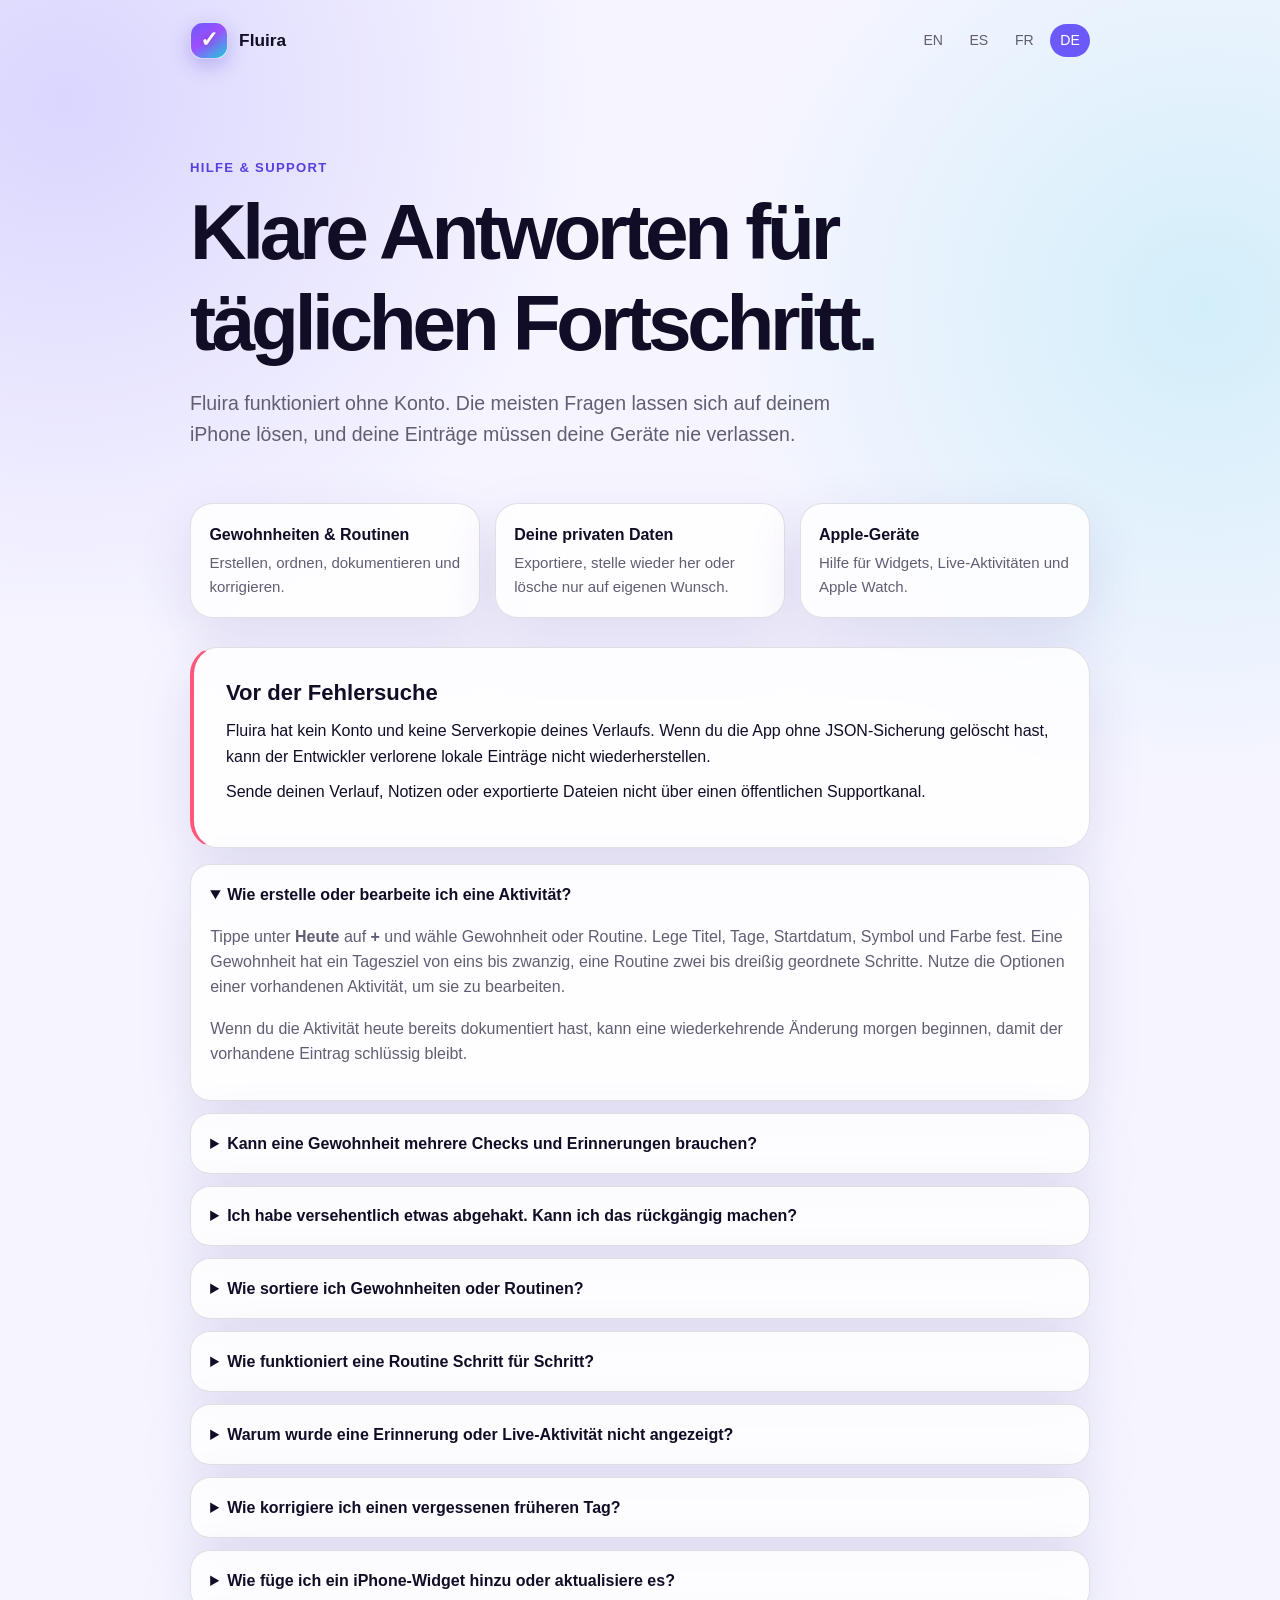
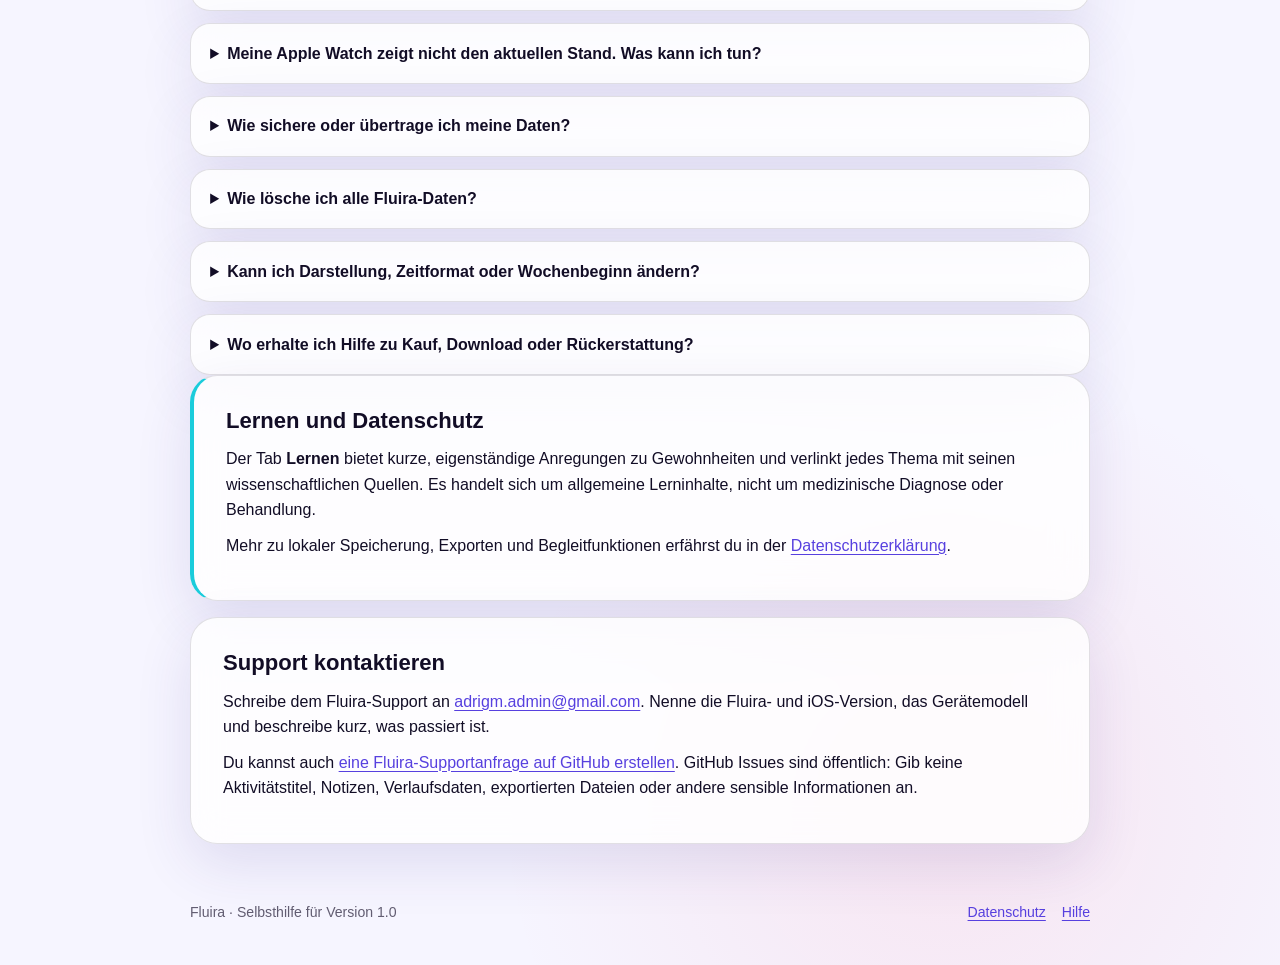
==== commit 8f3ddfc0: "docs: publish localized Fluira support email" ====
--- a/de/support.html
+++ b/de/support.html
@@ -37,7 +37,7 @@
       <details><summary>Wo erhalte ich Hilfe zu Kauf, Download oder Rückerstattung?</summary><div><p>Apple bearbeitet Käufe und Rückerstattungen im App Store. Verwende <a href="https://reportaproblem.apple.com/" rel="external">Problem melden</a> oder den Apple Support für Transaktionen und Downloads. Fluira enthält weder ein In-App-Abonnement noch einen zusätzlichen Kauf.</p></div></details>
     </section>
     <article class="content-card note"><h2>Lernen und Datenschutz</h2><p>Der Tab <strong>Lernen</strong> bietet kurze, eigenständige Anregungen zu Gewohnheiten und verlinkt jedes Thema mit seinen wissenschaftlichen Quellen. Es handelt sich um allgemeine Lerninhalte, nicht um medizinische Diagnose oder Behandlung.</p><p>Mehr zu lokaler Speicherung, Exporten und Begleitfunktionen erfährst du in der <a href="privacy.html">Datenschutzerklärung</a>.</p></article>
-    <article class="content-card"><h2>Support kontaktieren</h2><p><a href="https://github.com/AGMStudio/fluira-support/issues/new" rel="external">Erstelle eine Fluira-Supportanfrage auf GitHub</a>. Nenne die Fluira- und iOS-Version, das Gerätemodell und beschreibe kurz, was passiert ist.</p><p>GitHub Issues sind öffentlich. Gib keine Aktivitätstitel, Notizen, Verlaufsdaten, exportierten Dateien oder andere sensible Informationen an.</p></article>
+    <article class="content-card"><h2>Support kontaktieren</h2><p>Schreibe dem Fluira-Support an <a href="mailto:adrigm.admin@gmail.com">adrigm.admin@gmail.com</a>. Nenne die Fluira- und iOS-Version, das Gerätemodell und beschreibe kurz, was passiert ist.</p><p>Du kannst auch <a href="https://github.com/AGMStudio/fluira-support/issues/new" rel="external">eine Fluira-Supportanfrage auf GitHub erstellen</a>. GitHub Issues sind öffentlich: Gib keine Aktivitätstitel, Notizen, Verlaufsdaten, exportierten Dateien oder andere sensible Informationen an.</p></article>
   </main>
   <footer class="site-footer"><p>Fluira · Selbsthilfe für Version 1.0</p><nav class="footer-links" aria-label="Fußzeile"><a href="privacy.html">Datenschutz</a><a href="support.html" aria-current="page">Hilfe</a></nav></footer>
 </body>
